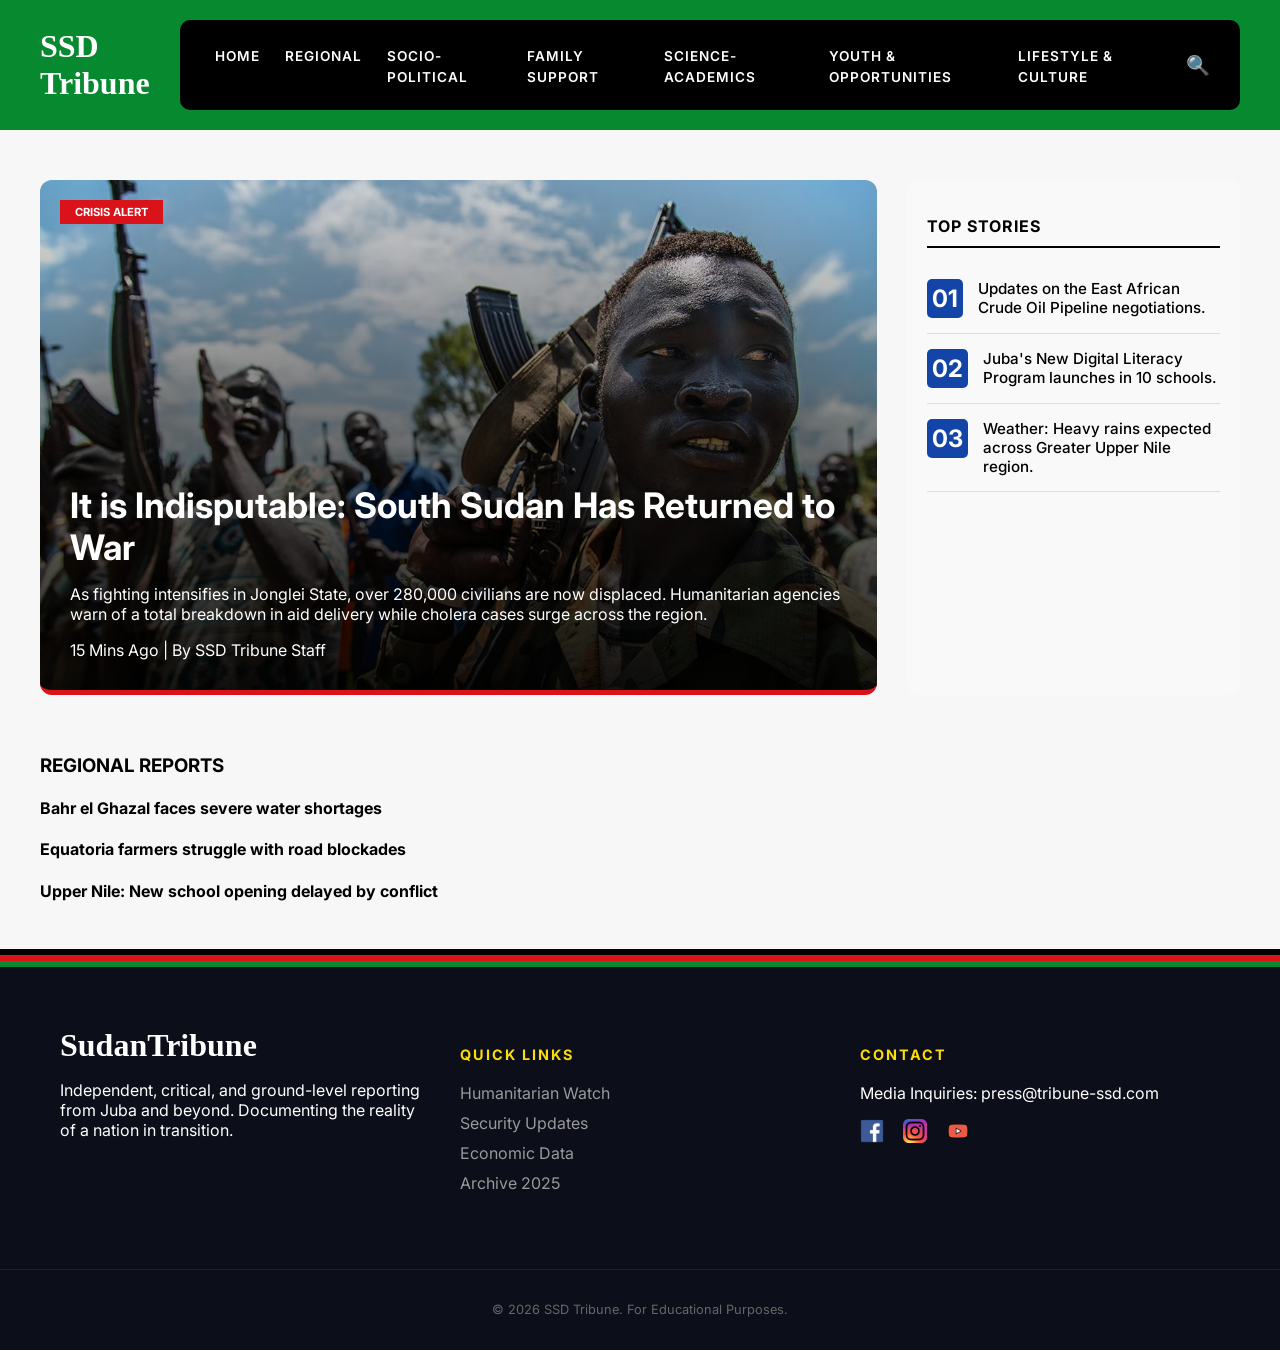
==== index.html @ b754f5ac "Initial repository" ====
<!doctype html>
<html lang="en">
  <head>
    <meta charset="UTF-8" />
    <meta name="viewport" content="width=device-width, initial-scale=1.0" />
    <title>South Sudan News | Bridging the Gap</title>
    <link rel="preconnect" href="https://fonts.googleapis.com" />
    <link rel="preconnect" href="https://fonts.gstatic.com" crossorigin />
    <link
      href="https://fonts.googleapis.com/css2?family=Inter:ital,opsz,wght@0,14..
      32,100..900;1,14..32,100..900&family=Playwrite+NZ+Basic:wght@100..400&family=Roboto:ital,
      wght@0,100..900;1,100..900&family=Ubuntu:ital,wght@0,300;0,400;0,500;0,700;1,300;1,400;1,500;1,700&display=swap"
      rel="stylesheet"
    />
    <link rel="stylesheet" href="index.css" />
  </head>
  <body>
    <header class="main-header">
      <div class="logo-container">
        <h1 class="logo">
          SSD <br />
          <span class="tribune">Tribune</span>
        </h1>
      </div>

      <nav class="nav-capsule">
        <ul class="nav-links">
          <li><a href="index.html">HOME</a></li>
          <li><a href="regional.html">REGIONAL</a></li>
          <li><a href="#">SOCIO-POLITICAL</a></li>
          <li><a href="#">FAMILY SUPPORT</a></li>
          <li><a href="#">SCIENCE-ACADEMICS</a></li>
          <li><a href="#">YOUTH & OPPORTUNITIES</a></li>
          <li><a href="#">LIFESTYLE & CULTURE</a></li>
        </ul>
        <div class="nav-icons">
          <span class="search-icon">🔍</span>
        </div>
      </nav>
    </header>

    <main class="home-container">
      <section class="hero-grid">
        <article class="main-story">
          <div class="category-tag">CRISIS ALERT</div>
          <div class="story-content">
            <h2>It is Indisputable: South Sudan Has Returned to War</h2>
            <p>
              As fighting intensifies in Jonglei State, over 280,000 civilians
              are now displaced. Humanitarian agencies warn of a total breakdown
              in aid delivery while cholera cases surge across the region.
            </p>
            <span class="meta-info">15 Mins Ago | By SSD Tribune Staff</span>
          </div>
        </article>

        <aside class="sidebar-stories">
          <h3>TOP STORIES</h3>
          <div class="side-item">
            <span class="trend-number">01</span>
            <p>
              <a href="#"
                >Updates on the East African Crude Oil Pipeline negotiations.</a
              >
            </p>
          </div>
          <div class="side-item">
            <span class="trend-number">02</span>
            <p>
              <a href="#"
                >Juba's New Digital Literacy Program launches in 10 schools.</a
              >
            </p>
          </div>
          <div class="side-item">
            <span class="trend-number">03</span>
            <p>
              <a href="#"
                >Weather: Heavy rains expected across Greater Upper Nile
                region.</a
              >
            </p>
          </div>
        </aside>
      </section>
      <br />
      <br />
      <section class="category-section">
        <h3 class="section-title">REGIONAL REPORTS</h3>
        <div class="news-grid">
          <div class="grid-card">
            <div class="card-img"></div>
            <h4>Bahr el Ghazal faces severe water shortages</h4>
          </div>
          <div class="grid-card">
            <div class="card-img"></div>
            <h4>Equatoria farmers struggle with road blockades</h4>
          </div>
          <div class="grid-card">
            <div class="card-img"></div>
            <h4>Upper Nile: New school opening delayed by conflict</h4>
          </div>
        </div>
      </section>
    </main>
    <footer class="main-footer">
      <div class="footer-container">
        <div class="footer-col">
          <h2 class="logo">Sudan<span>Tribune</span></h2>
          <p class="footer-about">
            Independent, critical, and ground-level reporting from Juba and
            beyond. Documenting the reality of a nation in transition.
          </p>
        </div>

        <div class="footer-col">
          <h4>QUICK LINKS</h4>
          <ul>
            <li><a href="#">Humanitarian Watch</a></li>
            <li><a href="#">Security Updates</a></li>
            <li><a href="#">Economic Data</a></li>
            <li><a href="#">Archive 2025</a></li>
          </ul>
        </div>

        <div class="footer-col">
          <h4>CONTACT</h4>
          <p>Media Inquiries: press@tribune-ssd.com</p>
          <div class="social-icons">
            <span><img src="./images/facebook.png" alt="Facebook" /></span>
            <span><img src="./images/instagram.png" alt="Instagram" /></span>
            <span><img src="./images/youtube.png" alt="YouTube" /></span>
          </div>
        </div>
      </div>
      <div class="footer-bottom">
        <p>&copy; 2026 SSD Tribune. For Educational Purposes.</p>
      </div>
    </footer>
  </body>
</html>
---- index.css ----
:root {
  --main-color: #f7f7f7;
  --black: #000;
  --green: #078930;
  --blue: #1345a8;
  --red: #da121a;
}
body {
  margin: 0;
  background-color: var(--main-color);
}

header,
.home-container,
footer {
  font-family: "Inter", sans-serif;
  font-optical-sizing: auto;
  font-weight: <weight>;
  font-style: normal;
}

.main-header {
  position: fixed;
  display: flex;
  align-items: center; /* Vertically centers logo and bar */
  padding: 20px 40px;
  gap: 30px; /* Space between logo and the black bar */
  background-color: var(--green);
  z-index: 9999;
  top: 0;
}

.logo {
  color: white;
  font-family: serif;
  font-size: 2rem;
  margin: 0;
  white-space: nowrap;
}

.nav-capsule {
  background-color: var(--black);
  display: flex;
  justify-content: space-between;
  align-items: center;
  padding: 0 30px;
  height: 90px; /* Fixed height for the capsule look */
  gap: 10px;
  border-radius: 10px; /* Full pill/capsule shape */
}

.nav-links {
  list-style: none;
  display: flex;
  gap: 25px;
  margin: 0;
  padding-right: 5px;
  padding-left: 5px;
  font-size: large;
}

.nav-links li a {
  text-decoration: none;
  color: white;
  font-weight: 600; /* Makes the text bolder */
  font-size: 0.85rem; /* Increases the actual character size */
  letter-spacing: 1px; /* Adds space between letters for readability */
  text-transform: uppercase; /* Ensures they stay sharp and uniform */
  transition: 0.3s;
}

.nav-links li a:hover {
  color: var(--blue);
}
.search-icon {
  color: white;
  cursor: pointer;
  font-size: 1.2rem;
  padding-left: 10px;
}
.search-icon:hover {
  filter: brightness(1.2);
}
/* main */
.home-container {
  max-width: 1200px;
  margin: 40px auto;
  padding: 0 20px;
  padding-top: 140px;
}

.hero-grid {
  display: flex;
  flex-direction: row;
  gap: 30px;
}

/* Main Story Card */
.main-story {
  position: relative;
  z-index: 1;
  height: 450px;
  background:
    linear-gradient(rgba(0, 0, 0, 0.1), rgba(0, 0, 0, 0.9)),
    url("./images/war.avif") center/cover;
  border-radius: 12px;
  display: flex;
  flex-direction: column;
  justify-content: flex-end;
  padding: 30px;
  color: white;
  border-bottom: 5px solid var(--red);
}

.category-tag {
  position: absolute;
  top: 20px;
  left: 20px;
  background: var(--red); /* National Red for urgency */
  padding: 5px 15px;
  font-weight: bold;
  font-size: 0.7rem;
}

.main-story h2 {
  font-size: 2.2rem;
  margin: 10px 0;
  line-height: 1.2;
}

/* Sidebar Styling */
.sidebar-stories {
  background: #f9f9f9;
  padding: 20px;
  border-radius: 12px;
}

.sidebar-stories h3 {
  border-bottom: 2px solid var(--black);
  padding-bottom: 10px;
  font-size: 1rem;
  letter-spacing: 1px;
}

.side-item {
  display: flex;
  align-items: flex-start;
  gap: 15px;
  padding: 15px 0;
  border-bottom: 1px solid #ddd;
}

.trend-number {
  font-size: 1.5rem;
  font-weight: bold;
  background-color: var(--blue);
  border-radius: 5px;
  color: white;
  padding: 5px;
}

.side-item p {
  margin: 0;
  font-size: 0.95rem;
  font-weight: 500;
  cursor: pointer;
}
.side-item p a {
  text-decoration: none;
  color: var(--black);
  transition: 0.3s;
}

.side-item p a:hover {
  color: var(--red);
}

/* Footer Styling */
.main-footer {
  background-color: #0c0e1a; /* Matches your header */
  color: #fff;
  padding-top: 0; /* Important so border touches the top */
  margin-top: 60px;
  /* THE FLAG BORDER: Green, Red, and Blue stripes */
  border-top: 6px solid #078930; /* Green */
  box-shadow:
    0 -6px 0 0 #da121a,
    0 -12px 0 0 var(--black); /* Red then Blue */
}

.footer-container {
  display: flex;
  justify-content: space-around;
  padding: 60px 20px;
  max-width: 1200px;
  margin: 0 auto;
}

.footer-col {
  flex: 1;
  padding: 0 20px;
}

.footer-col h4 {
  color: #fcdd09; /* National Gold for headings */
  font-size: 0.9rem;
  letter-spacing: 2px;
  margin-bottom: 20px;
}

.footer-col ul {
  list-style: none;
  padding: 0;
}

.footer-col ul li {
  margin-bottom: 10px;
}

.footer-col ul li a {
  color: #999;
  text-decoration: none;
  transition: 0.3s;
}

.footer-col ul li a:hover {
  color: #fff;
  padding-left: 5px;
}

.footer-bottom {
  text-align: center;
  padding: 20px;
  border-top: 1px solid #222;
  font-size: 0.8rem;
  color: #666;
}

.social-icons img {
  width: 24px;
  height: 24px;
  object-fit: contain;
  margin-right: 15px;
  cursor: pointer;
  transition: 0.3s ease;
}
.social-icons img:hover {
  transform: scale(1.2);
  filter: brightness(1.2);
}
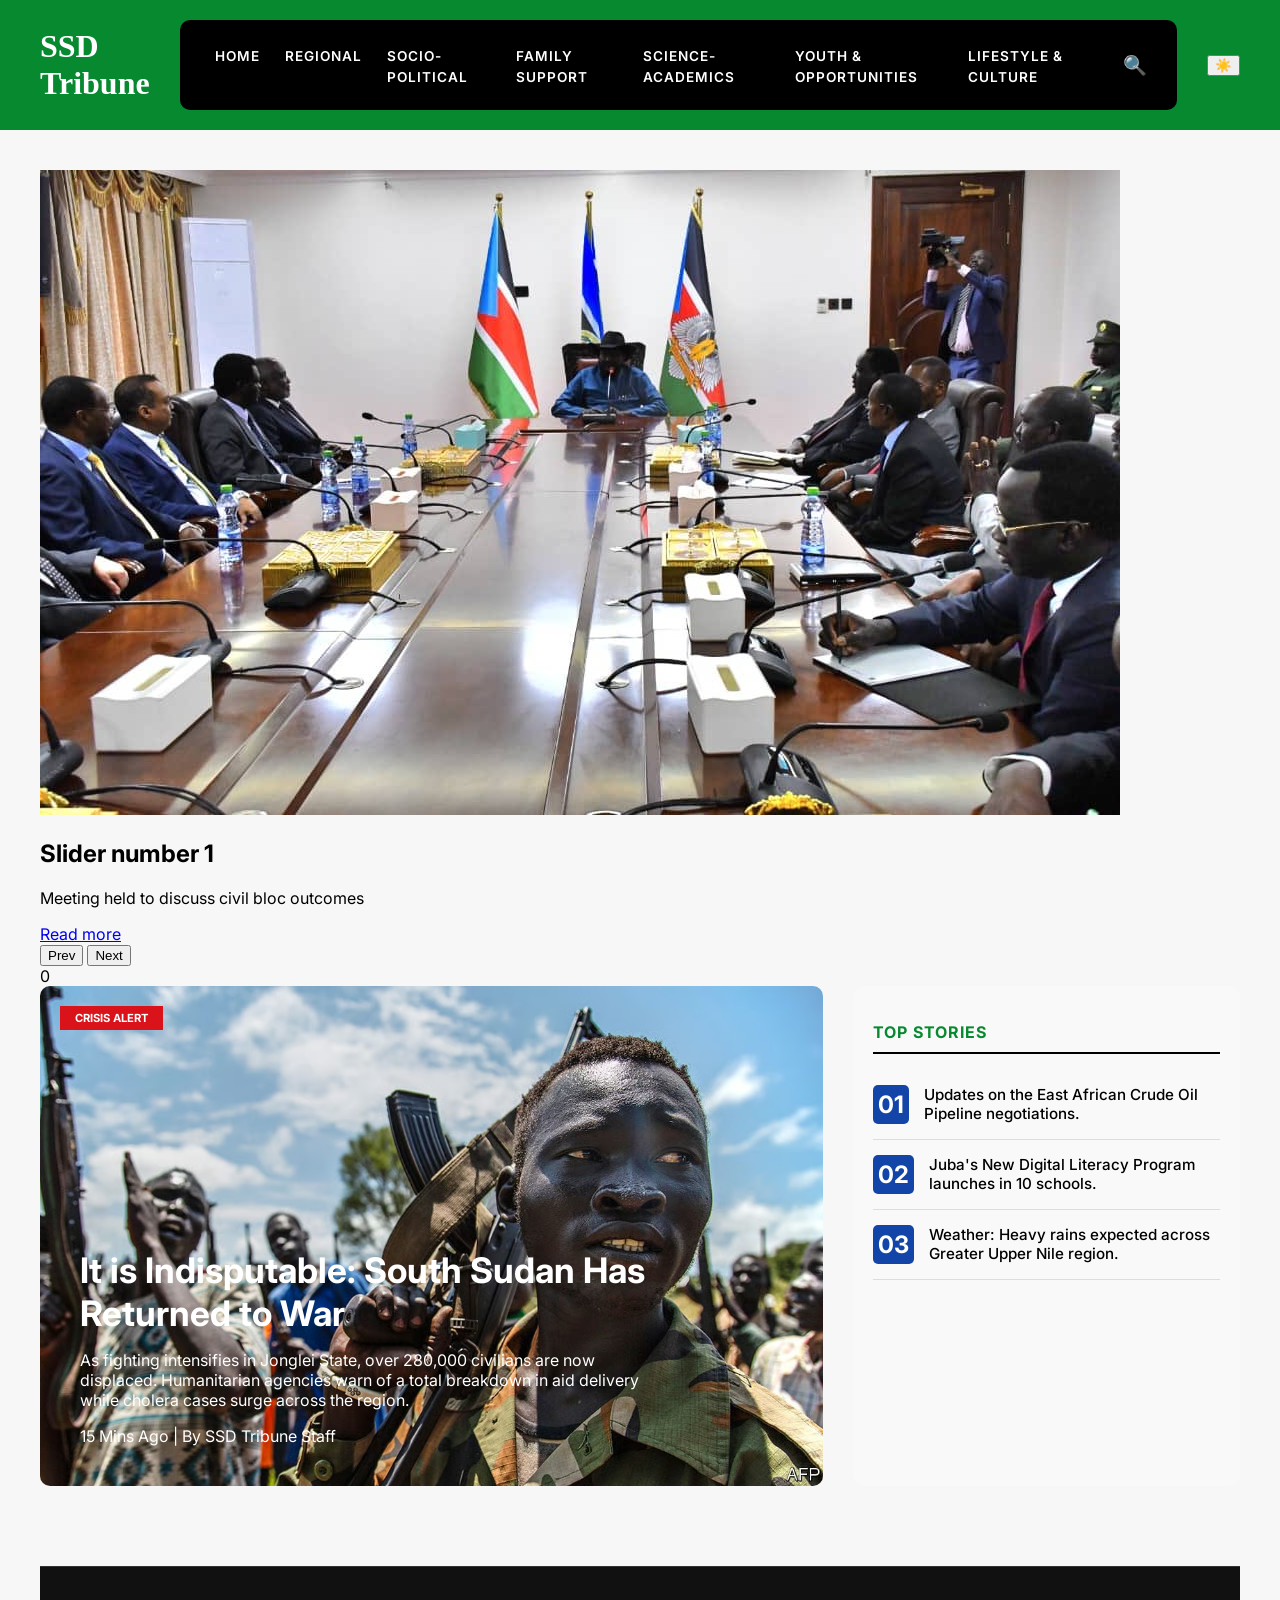
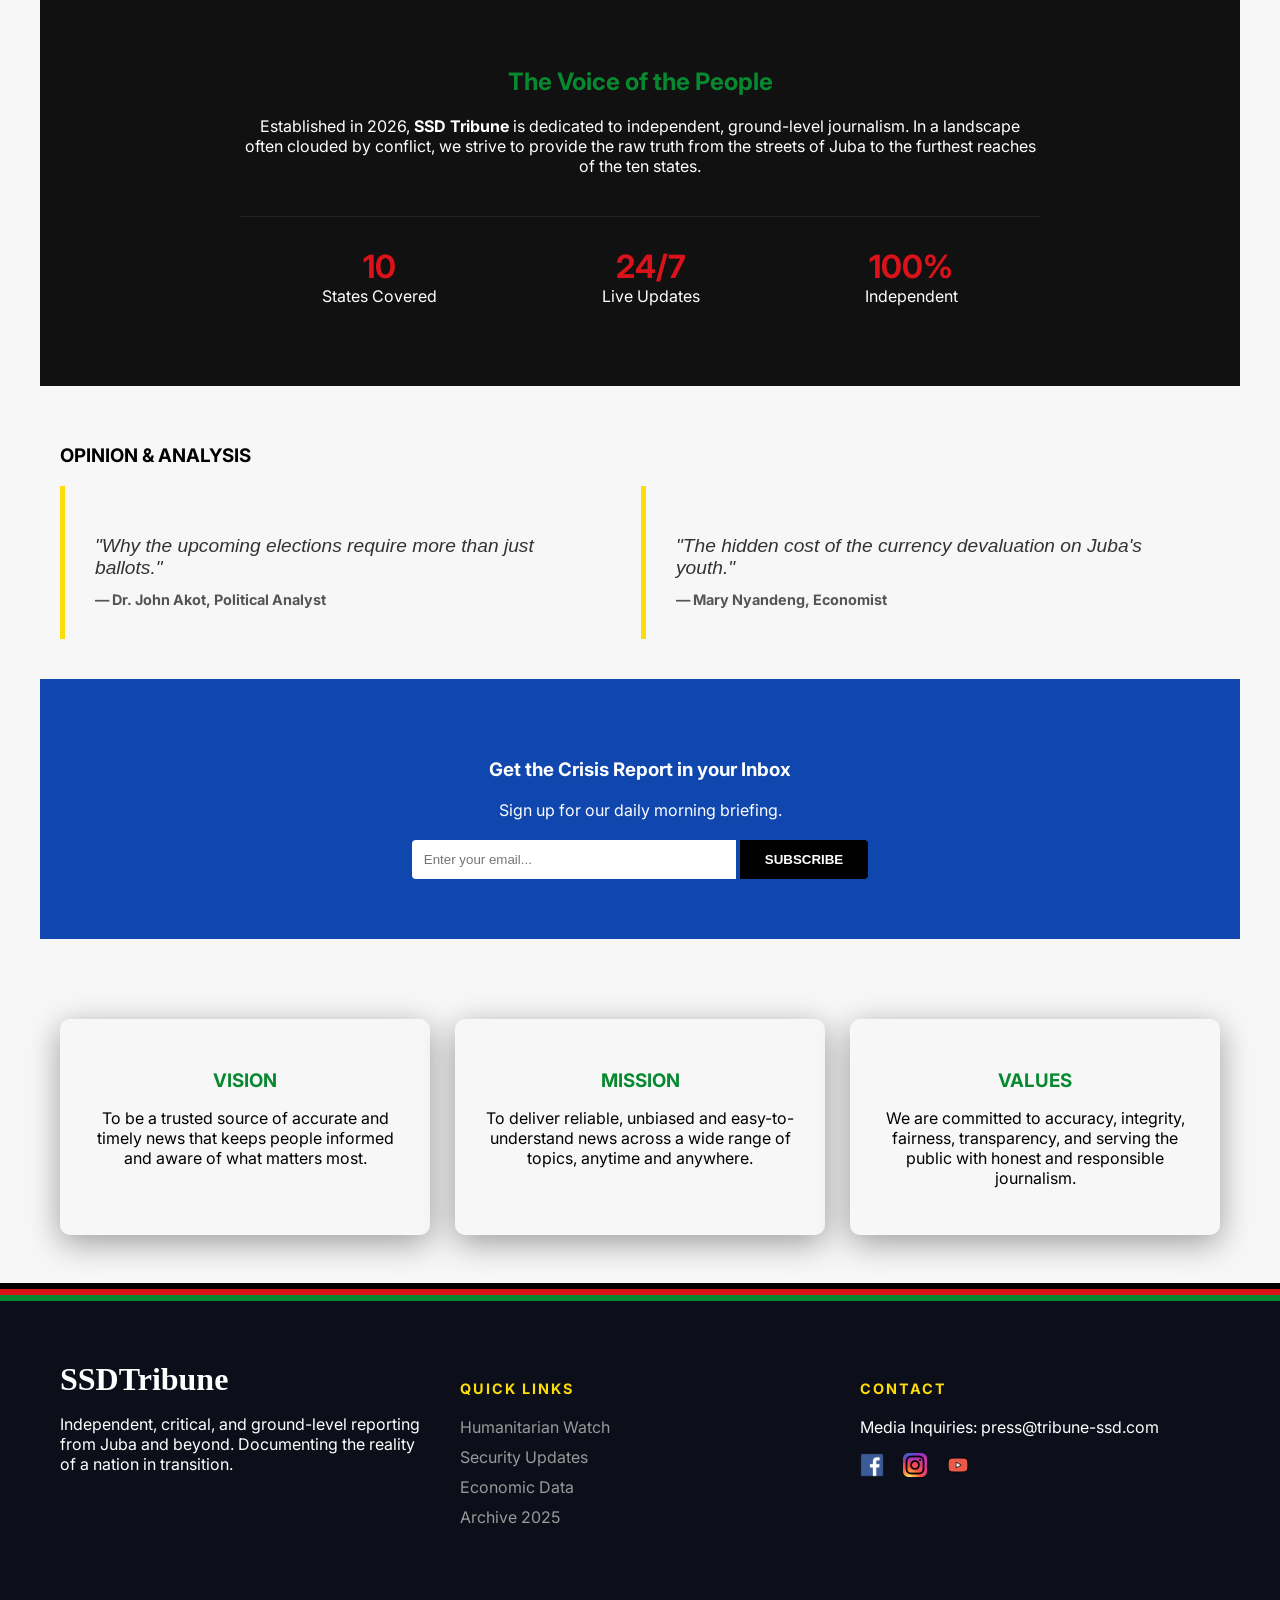
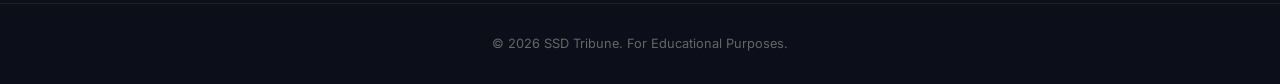
==== commit a886c8f5: "update" ====
--- a/index.html
+++ b/index.html
@@ -23,11 +23,15 @@
         </h1>
       </div>
 
-      <nav class="nav-capsule">
+      <button id="menu-toggle" aria-expanded="false" aria-controls="site-nav" class="menu-toggle">
+        ☰
+      </button>
+
+      <nav id="site-nav" class="nav-capsule">
         <ul class="nav-links">
           <li><a href="index.html">HOME</a></li>
           <li><a href="regional.html">REGIONAL</a></li>
-          <li><a href="#">SOCIO-POLITICAL</a></li>
+          <li><a href="sociopolitical.html">SOCIO-POLITICAL</a></li>
           <li><a href="#">FAMILY SUPPORT</a></li>
           <li><a href="#">SCIENCE-ACADEMICS</a></li>
           <li><a href="#">YOUTH & OPPORTUNITIES</a></li>
@@ -37,11 +41,26 @@
           <span class="search-icon">🔍</span>
         </div>
       </nav>
+      <button id="toggle">☀️</button>
     </header>
-
     <main class="home-container">
+      <section class="slider-container">
+        <div id="slider-container"></div>
+        <div class="slider-controls">
+          <button id="prev-slide" aria-label="Previous slide">Prev</button>
+          <button id="next-slide" aria-label="Next slide">Next</button>
+        </div>
+      </section>
+      <section class="stats">
+        <span class="seconds-counter">0</span>
+      </section>
       <section class="hero-grid">
         <article class="main-story">
+          <img
+            src="./images/war.avif"
+            alt="Conflict in South Sudan"
+            class="hero-img"
+          />
           <div class="category-tag">CRISIS ALERT</div>
           <div class="story-content">
             <h2>It is Indisputable: South Sudan Has Returned to War</h2>
@@ -83,30 +102,76 @@
           </div>
         </aside>
       </section>
-      <br />
-      <br />
-      <section class="category-section">
-        <h3 class="section-title">REGIONAL REPORTS</h3>
-        <div class="news-grid">
-          <div class="grid-card">
-            <div class="card-img"></div>
-            <h4>Bahr el Ghazal faces severe water shortages</h4>
-          </div>
-          <div class="grid-card">
-            <div class="card-img"></div>
-            <h4>Equatoria farmers struggle with road blockades</h4>
-          </div>
-          <div class="grid-card">
-            <div class="card-img"></div>
-            <h4>Upper Nile: New school opening delayed by conflict</h4>
-          </div>
-        </div>
+
+      <section class="about-mission">
+        <div class="mission-content">
+          <h2>The Voice of the People</h2>
+          <p>
+            Established in 2026, <strong>SSD Tribune</strong> is dedicated to
+            independent, ground-level journalism. In a landscape often clouded
+            by conflict, we strive to provide the raw truth from the streets of
+            Juba to the furthest reaches of the ten states.
+          </p>
+          <div class="mission-stats">
+            <div><span>10</span> States Covered</div>
+            <div><span>24/7</span> Live Updates</div>
+            <div><span>100%</span> Independent</div>
+          </div>
+        </div>
+      </section>
+      <section class="opinion-section">
+        <h3>OPINION & ANALYSIS</h3>
+        <div class="opinion-grid">
+          <div class="opinion-card">
+            <p>"Why the upcoming elections require more than just ballots."</p>
+            <span>— Dr. John Akot, Political Analyst</span>
+          </div>
+          <div class="opinion-card">
+            <p>
+              "The hidden cost of the currency devaluation on Juba's youth."
+            </p>
+            <span>— Mary Nyandeng, Economist</span>
+          </div>
+        </div>
+      </section>
+      <section class="newsletter">
+        <div class="newsletter-box">
+          <h3>Get the Crisis Report in your Inbox</h3>
+          <p>Sign up for our daily morning briefing.</p>
+          <form class="news-form">
+            <input type="email" placeholder="Enter your email..." />
+            <button type="button">SUBSCRIBE</button>
+          </form>
+        </div>
+      </section>
+      <section class="identity-section">
+        <article class="identity-card">
+          <h3>VISION</h3>
+          <p>
+            To be a trusted source of accurate and timely news that keeps people
+            informed and aware of what matters most.
+          </p>
+        </article>
+        <article class="identity-card">
+          <h3>MISSION</h3>
+          <p>
+            To deliver reliable, unbiased and easy-to-understand news across a
+            wide range of topics, anytime and anywhere.
+          </p>
+        </article>
+        <article class="identity-card">
+          <h3>VALUES</h3>
+          <p>
+            We are committed to accuracy, integrity, fairness, transparency, and
+            serving the public with honest and responsible journalism.
+          </p>
+        </article>
       </section>
     </main>
     <footer class="main-footer">
       <div class="footer-container">
         <div class="footer-col">
-          <h2 class="logo">Sudan<span>Tribune</span></h2>
+          <h2 class="logo">SSD<span>Tribune</span></h2>
           <p class="footer-about">
             Independent, critical, and ground-level reporting from Juba and
             beyond. Documenting the reality of a nation in transition.
@@ -137,5 +202,6 @@
         <p>&copy; 2026 SSD Tribune. For Educational Purposes.</p>
       </div>
     </footer>
+    <script src="index.js"></script>
   </body>
 </html>
--- a/index.css
+++ b/index.css
@@ -5,9 +5,15 @@
   --blue: #1345a8;
   --red: #da121a;
 }
+
 body {
   margin: 0;
   background-color: var(--main-color);
+}
+
+body.dark {
+  background: #1f1f1f;
+  color: var(--main-color);
 }
 
 header,
@@ -19,8 +25,8 @@
   font-style: normal;
 }
 
+/* header */
 .main-header {
-  position: fixed;
   display: flex;
   align-items: center; /* Vertically centers logo and bar */
   padding: 20px 40px;
@@ -81,12 +87,32 @@
 .search-icon:hover {
   filter: brightness(1.2);
 }
+
+.menu-toggle {
+  display: none;
+  background: transparent;
+  border: 2px solid white;
+  color: white;
+  padding: 10px 14px;
+  border-radius: 8px;
+  cursor: pointer;
+  font-size: 1.4rem;
+  line-height: 1;
+  transition:
+    transform 0.2s ease,
+    background 0.2s ease;
+}
+
+.menu-toggle:hover {
+  background: rgba(255, 255, 255, 0.1);
+  transform: scale(1.05);
+}
+
 /* main */
 .home-container {
   max-width: 1200px;
   margin: 40px auto;
   padding: 0 20px;
-  padding-top: 140px;
 }
 
 .hero-grid {
@@ -96,20 +122,42 @@
 }
 
 /* Main Story Card */
+
 .main-story {
   position: relative;
+  width: 100%;
+  height: 500px; /* Or whatever height you want */
+  overflow: hidden;
+  transition: transform 0.5s ease;
+}
+
+.main-story:hover {
+  transform: scale(1.05); /* Zooms in 5% */
+}
+
+.main-story .hero-img {
+  width: 100%;
+  height: 100%;
+  object-fit: cover;
+  object-position: right;
+  position: absolute;
+  top: 0;
+  left: 0;
   z-index: 1;
-  height: 450px;
-  background:
-    linear-gradient(rgba(0, 0, 0, 0.1), rgba(0, 0, 0, 0.9)),
-    url("./images/war.avif") center/cover;
-  border-radius: 12px;
-  display: flex;
-  flex-direction: column;
-  justify-content: flex-end;
-  padding: 30px;
-  color: white;
-  border-bottom: 5px solid var(--red);
+  border-radius: 10px;
+  overflow: hidden;
+}
+
+.story-content {
+  position: absolute; /* Float it over the image */
+  bottom: 0;
+  left: 0;
+  padding: 40px;
+  z-index: 2; /* Sits above the image */
+  width: 100%;
+}
+.story-content p {
+  padding-right: 200px;
 }
 
 .category-tag {
@@ -120,14 +168,31 @@
   padding: 5px 15px;
   font-weight: bold;
   font-size: 0.7rem;
+  z-index: 2;
+  color: white;
 }
 
 .main-story h2 {
   font-size: 2.2rem;
   margin: 10px 0;
   line-height: 1.2;
-}
-
+  color: white;
+  transition: transform 0.5s ease;
+  padding-right: 100px; /* Adds space on the right for better readability */
+}
+
+.main-story p {
+  font-size: 1rem;
+  color: #ddd;
+  color: white;
+}
+
+.meta-info {
+  display: flex;
+  gap: 20px;
+  margin-top: 15px;
+  color: white;
+}
 /* Sidebar Styling */
 .sidebar-stories {
   background: #f9f9f9;
@@ -140,6 +205,7 @@
   padding-bottom: 10px;
   font-size: 1rem;
   letter-spacing: 1px;
+  color: var(--green);
 }
 
 .side-item {
@@ -173,6 +239,130 @@
 
 .side-item p a:hover {
   color: var(--red);
+}
+
+/* About Us Section */
+.about-mission {
+  margin-top: 80px;
+  background: #111;
+  padding: 80px 20px;
+  border-top: 1px solid #333;
+  color: #fff;
+  text-align: center;
+}
+
+.mission-content {
+  max-width: 800px;
+  margin: 0 auto;
+}
+
+.mission-content h2 {
+  color: #078930; /* National Green */
+  margin-bottom: 20px;
+}
+
+.mission-stats {
+  display: flex;
+  justify-content: space-around;
+  margin-top: 40px;
+  border-top: 1px solid #222;
+  padding-top: 30px;
+}
+
+.mission-stats span {
+  display: block;
+  font-size: 2rem;
+  font-weight: bold;
+  color: var(--red);
+}
+
+/* Opinion Section */
+.opinion-section {
+  padding: 40px 20px;
+  max-width: 1200px;
+  margin: 0 auto;
+}
+
+.opinion-grid {
+  display: flex;
+  gap: 20px;
+}
+
+.opinion-card {
+  background: var(--main-color);
+  padding: 30px;
+  border-left: 5px solid #fcdd09; /* National Gold */
+  color: #333;
+}
+
+.opinion-card p {
+  font-style: italic;
+  font-size: 1.2rem;
+  margin-bottom: 10px;
+}
+
+.opinion-card span {
+  font-weight: bold;
+  color: #555;
+  font-size: 0.9rem;
+}
+
+/* Newsletter Section */
+.newsletter {
+  padding: 60px 20px;
+  background-color: #0f47af; /* National Blue */
+  color: white;
+  text-align: center;
+}
+
+.news-form {
+  margin-top: 20px;
+}
+
+.news-form input {
+  padding: 12px;
+  width: 300px;
+  border: none;
+  border-radius: 4px 0 0 4px;
+}
+
+.news-form button {
+  padding: 12px 25px;
+  background: #000;
+  color: white;
+  border: none;
+  border-radius: 0 4px 4px 0;
+  cursor: pointer;
+  font-weight: bold;
+}
+
+/* identity section */
+.identity-section {
+  display: flex;
+  flex-direction: row;
+  gap: 25px;
+  padding-left: 20px;
+  padding-right: 20px;
+  margin-top: 80px;
+}
+.identity-card {
+  flex: 1;
+  background: var(--main-color);
+  padding: 30px;
+  border-radius: 10px;
+  text-align: center;
+  border: 1px solid rgba(255, 255, 255, 0.1);
+  box-shadow: 0 8px 32px 0 rgba(0, 0, 0, 0.37);
+  transition: 0.3s ease;
+}
+
+.identity-card:hover {
+  transform: scale(1.05); /* Zooms in 5% */
+}
+
+.identity-card h3 {
+  color: var(--green);
+  margin-bottom: 15px;
 }
 
 /* Footer Styling */
@@ -248,3 +438,57 @@
   transform: scale(1.2);
   filter: brightness(1.2);
 }
+
+@media screen and (max-width: 860px) {
+  .main-header {
+    flex-wrap: wrap;
+    justify-content: space-between;
+    padding: 18px 20px;
+    gap: 14px;
+  }
+
+  .nav-capsule {
+    width: 100%;
+    padding: 15px 20px;
+    flex-direction: column;
+    align-items: flex-start;
+    gap: 10px;
+    height: auto;
+  }
+
+  .nav-links {
+    display: none;
+    flex-direction: column;
+    gap: 14px;
+    width: 100%;
+    margin: 0;
+    padding: 0;
+    background: transparent;
+  }
+
+  .nav-capsule.nav-open .nav-links {
+    display: flex;
+  }
+
+  .nav-links li a {
+    font-size: 0.95rem;
+    padding: 10px 0;
+    border-bottom: 1px solid rgba(255, 255, 255, 0.15);
+    width: 100%;
+    display: block;
+  }
+
+  .nav-icons {
+    width: 100%;
+    display: flex;
+    justify-content: flex-end;
+  }
+
+  .menu-toggle {
+    display: inline-flex;
+  }
+
+  .search-icon {
+    font-size: 1.1rem;
+  }
+}
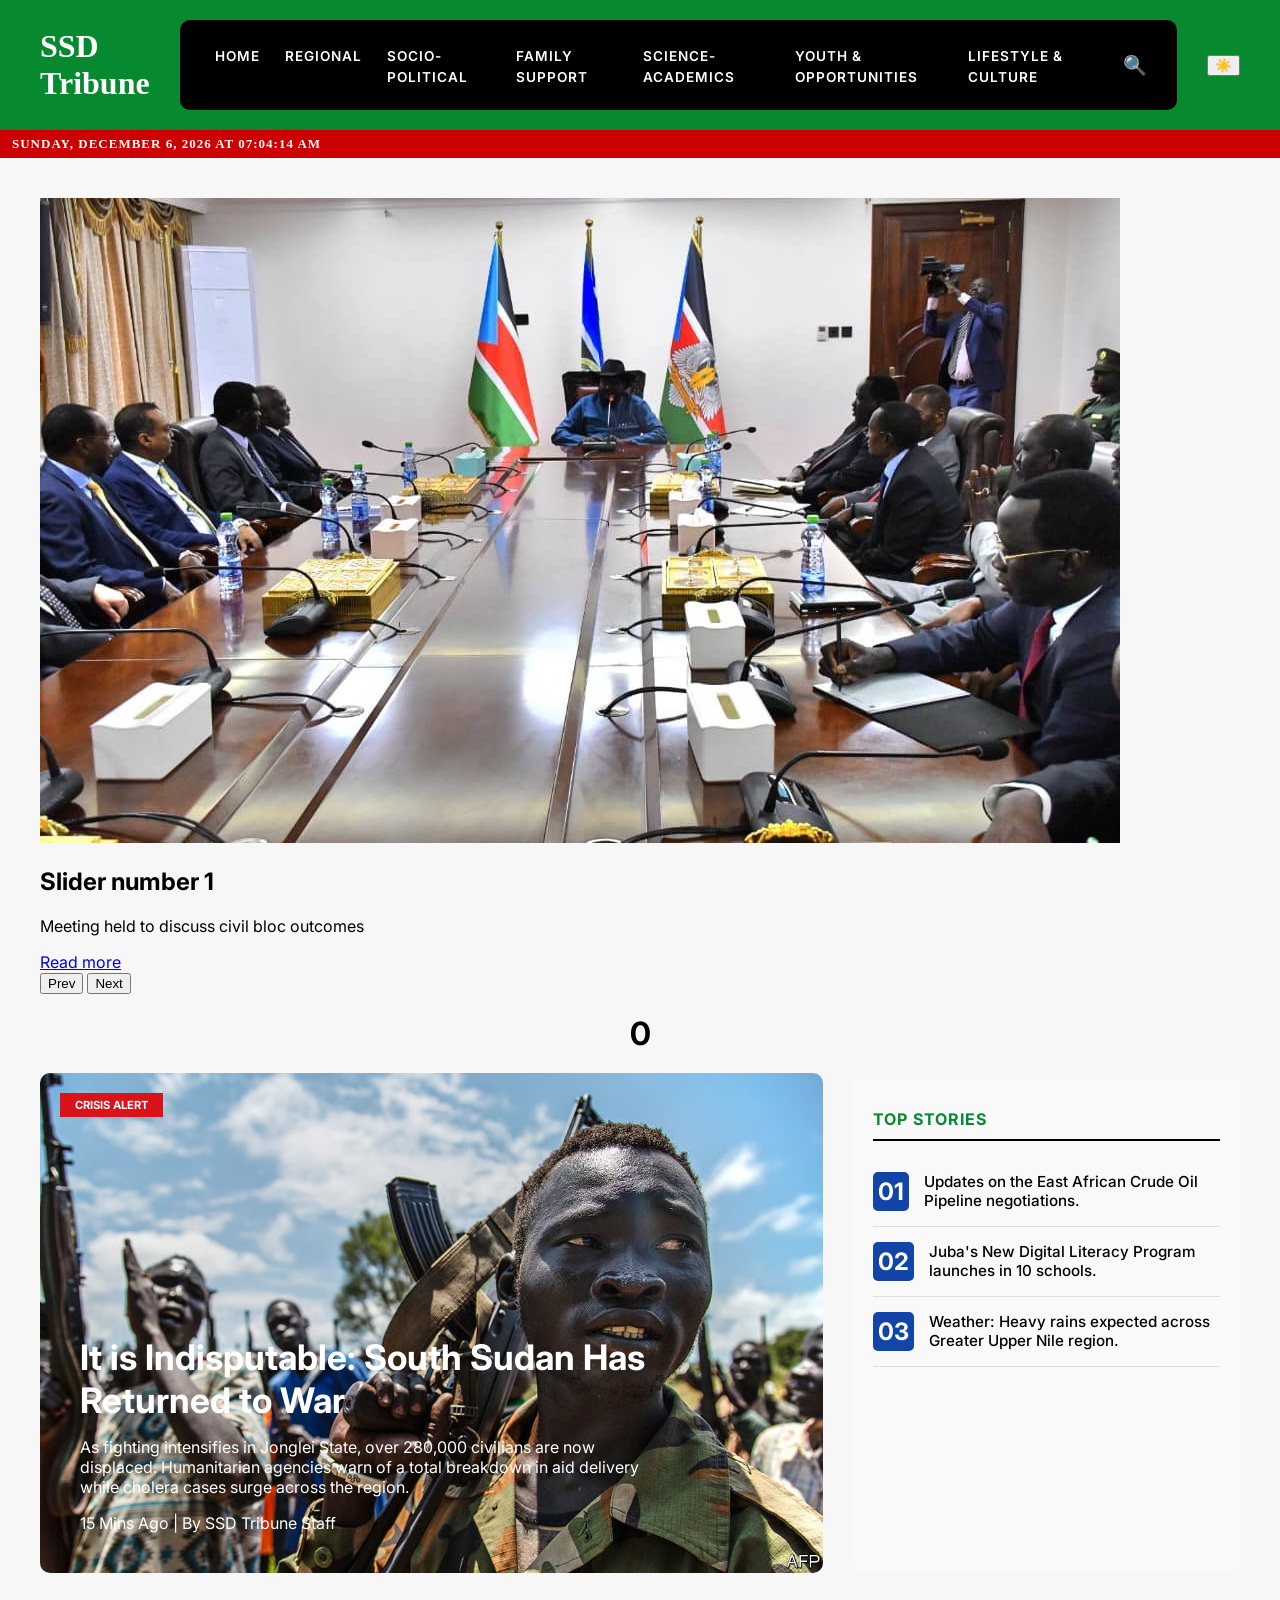
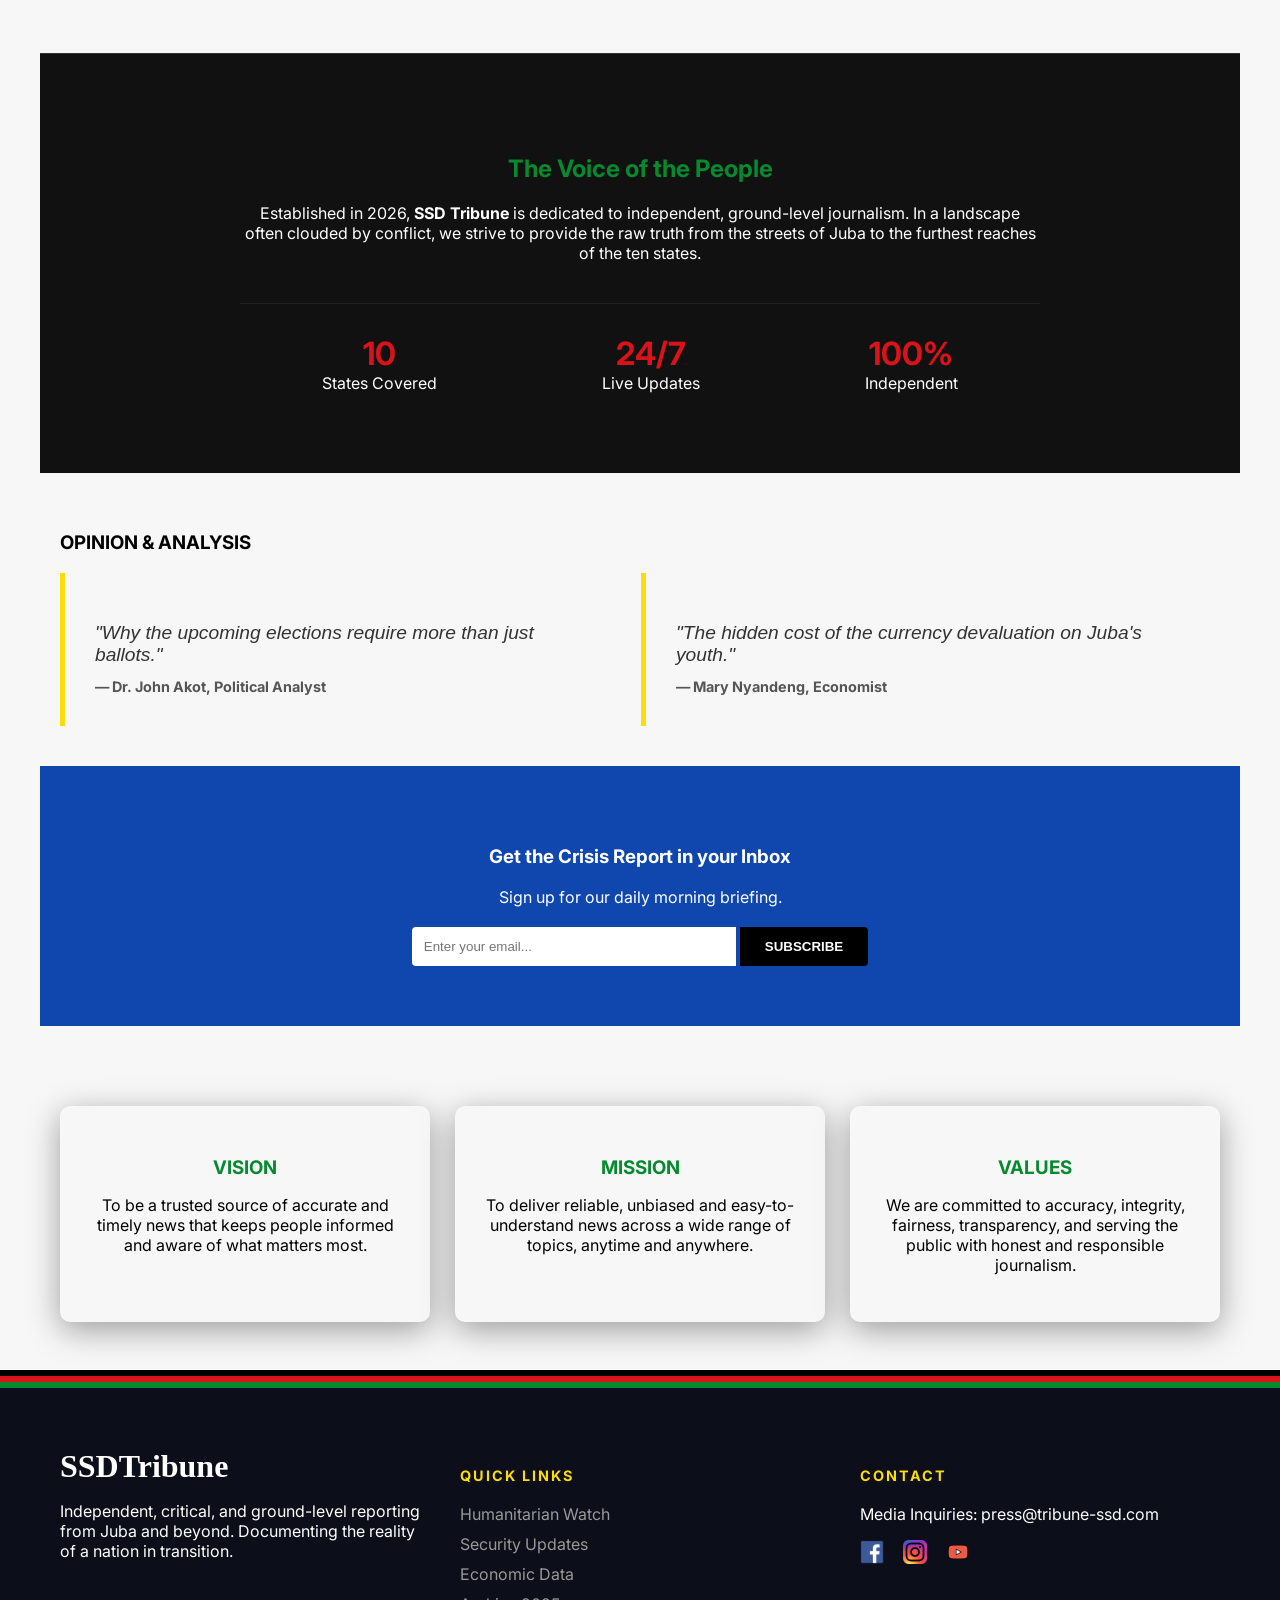
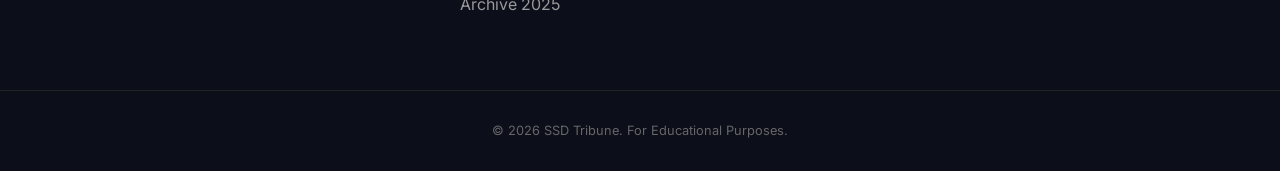
==== commit 61455994: "Update" ====
--- a/index.html
+++ b/index.html
@@ -43,6 +43,7 @@
       </nav>
       <button id="toggle">☀️</button>
     </header>
+    <div id="live-time"></div>
     <main class="home-container">
       <section class="slider-container">
         <div id="slider-container"></div>
--- a/index.css
+++ b/index.css
@@ -21,7 +21,7 @@
 footer {
   font-family: "Inter", sans-serif;
   font-optical-sizing: auto;
-  font-weight: <weight>;
+  font-weight: 400;
   font-style: normal;
 }
 
@@ -108,6 +108,15 @@
   transform: scale(1.05);
 }
 
+/* Stats Section */
+.stats {
+  text-align: center;
+  font-size: 2rem;
+  color: var(--black);
+  margin: 20px 0;
+  font-weight: bold;
+}
+
 /* main */
 .home-container {
   max-width: 1200px;
@@ -119,6 +128,17 @@
   display: flex;
   flex-direction: row;
   gap: 30px;
+}
+
+#live-time {
+  font-family: "Georgia", serif;
+  font-size: 13px;
+  color: #fff;
+  background-color: #cc0000; /* red news banner */
+  padding: 6px 12px;
+  font-weight: bold;
+  letter-spacing: 1px;
+  text-transform: uppercase;
 }
 
 /* Main Story Card */
@@ -447,11 +467,15 @@
     gap: 14px;
   }
 
+  .logo {
+    font-size: 1.65rem;
+  }
+
   .nav-capsule {
     width: 100%;
     padding: 15px 20px;
     flex-direction: column;
-    align-items: flex-start;
+    align-items: stretch;
     gap: 10px;
     height: auto;
   }
@@ -491,4 +515,122 @@
   .search-icon {
     font-size: 1.1rem;
   }
-}
+
+  .home-container {
+    margin: 20px auto;
+    padding: 0 16px;
+  }
+
+  .slider-container {
+    display: flex;
+    flex-direction: column;
+    gap: 16px;
+  }
+
+  .hero-grid {
+    flex-direction: column;
+  }
+
+  .main-story {
+    height: auto;
+    min-height: auto;
+  }
+
+  .main-story .hero-img {
+    position: relative;
+    height: auto;
+    max-height: 420px;
+    object-fit: cover;
+    object-position: center;
+    border-radius: 10px;
+  }
+
+  .story-content {
+    position: relative;
+    padding: 24px 18px 20px;
+    width: auto;
+    background: rgba(0, 0, 0, 0.62);
+    border-radius: 0 0 10px 10px;
+    margin-top: -4px;
+  }
+
+  .story-content p {
+    padding-right: 0;
+  }
+
+  .main-story h2 {
+    font-size: 1.85rem;
+    padding-right: 0;
+  }
+
+  .meta-info {
+    flex-direction: column;
+    gap: 10px;
+  }
+
+  .sidebar-stories {
+    width: 100%;
+  }
+
+  .about-mission {
+    margin-top: 40px;
+    padding: 60px 16px;
+  }
+
+  .mission-stats {
+    flex-direction: column;
+    gap: 20px;
+    align-items: center;
+  }
+
+  .opinion-grid {
+    flex-direction: column;
+  }
+
+  .opinion-card {
+    padding: 24px;
+  }
+
+  .newsletter {
+    padding: 40px 16px;
+  }
+
+  .news-form {
+    display: flex;
+    flex-direction: column;
+    align-items: stretch;
+    gap: 12px;
+    margin-top: 20px;
+  }
+
+  .news-form input {
+    width: 100%;
+    border-radius: 4px;
+  }
+
+  .news-form button {
+    width: 100%;
+    border-radius: 4px;
+  }
+
+  .identity-section {
+    flex-direction: column;
+    gap: 20px;
+    padding: 0 16px;
+    margin-top: 40px;
+  }
+
+  .footer-container {
+    flex-direction: column;
+    gap: 30px;
+    padding: 40px 20px;
+  }
+
+  .footer-col {
+    padding: 0;
+  }
+
+  .footer-bottom {
+    padding: 20px 0 10px;
+  }
+}
